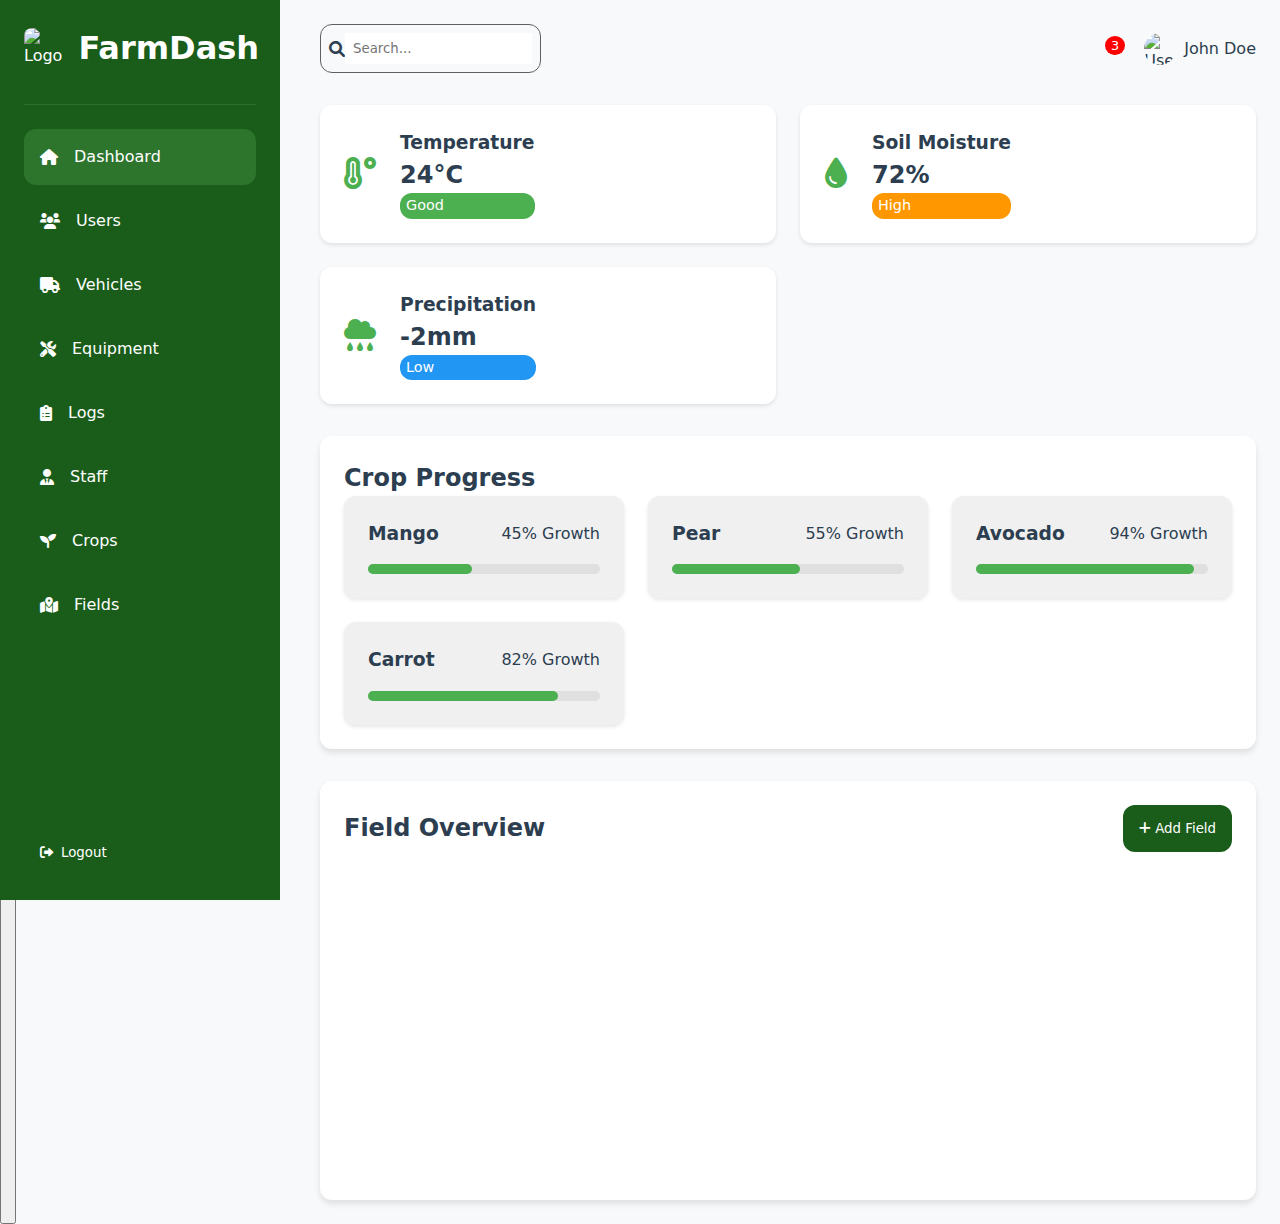
==== dashboard.html @ d6cf5310 "first commit" ====
<!DOCTYPE html>
<html lang="en">
<head>
    <meta charset="UTF-8">
    <meta name="viewport" content="width=device-width, initial-scale=1.0">
    <title>Dashboard</title>
    <link rel="stylesheet" href="style.css">
    <link rel="stylesheet" href="https://cdnjs.cloudflare.com/ajax/libs/font-awesome/6.0.0/css/all.min.css">
</head>
<body>
<div class="app-container">
    <!-- Mobile Menu Toggle -->
    <button id="menuToggle" class="menu-toggle">
        <i class="fas fa-bars"></i>
    </button>

    <!-- Sidebar -->
    <aside class="sidebar" id="sidebar">
        <div class="sidebar-header">
            <img src="https://via.placeholder.com/40" alt="Logo" class="logo">
            <h1>FarmDash</h1>
        </div>

        <nav class="sidebar-nav">
            <a href="#" class="nav-item active" data-section="dashboard">
                <i class="fas fa-home"></i>
                <span>Dashboard</span>
            </a>
            <a href="#" class="nav-item" data-section="users">
                <i class="fas fa-users"></i>
                <span>Users</span>
            </a>
            <a href="#" class="nav-item" data-section="vehicles">
                <i class="fas fa-truck"></i>
                <span>Vehicles</span>
            </a>
            <a href="#" class="nav-item" data-section="equipment">
                <i class="fas fa-tools"></i>
                <span>Equipment</span>
            </a>
            <a href="#" class="nav-item" data-section="logs">
                <i class="fas fa-clipboard-list"></i>
                <span>Logs</span>
            </a>
            <a href="#" class="nav-item" data-section="staff">
                <i class="fas fa-user-tie"></i>
                <span>Staff</span>
            </a>
            <a href="#" class="nav-item" data-section="crops">
                <i class="fas fa-seedling"></i>
                <span>Crops</span>
            </a>
            <a href="#" class="nav-item" data-section="fields">
                <i class="fas fa-map-marked-alt"></i>
                <span>Fields</span>
            </a>
        </nav>

        <button class="logout-btn">
            <i class="fas fa-sign-out-alt"></i>
            <span>Logout</span>
        </button>
    </aside>

    <!-- Main Content -->
    <main class="main-content">
        <header class="top-bar">
            <div class="search-box">
                <i class="fas fa-search"></i>
                <input type="text" placeholder="Search...">
            </div>
            <div class="user-menu">
                <button class="notification-btn">
                    <i class="fas fa-bell"></i>
                    <span class="notification-badge">3</span>
                </button>
                <div class="user-profile">
                    <img src="https://via.placeholder.com/32" alt="User">
                    <span>John Doe</span>
                </div>
            </div>
        </header>

        <div class="dashboard-content">
            <!-- Weather Stats -->
            <div class="stats-grid">
                <div class="stat-card">
                    <div class="stat-icon"><i class="fas fa-temperature-high"></i></div>
                    <div class="stat-details">
                        <h3>Temperature</h3>
                        <p class="stat-value">24°C</p>
                        <span class="stat-status good">Good</span>
                    </div>
                </div>
                <div class="stat-card">
                    <div class="stat-icon"><i class="fas fa-tint"></i></div>
                    <div class="stat-details">
                        <h3>Soil Moisture</h3>
                        <p class="stat-value">72%</p>
                        <span class="stat-status warning">High</span>
                    </div>
                </div>
                <div class="stat-card">
                    <div class="stat-icon"><i class="fas fa-cloud-rain"></i></div>
                    <div class="stat-details">
                        <h3>Precipitation</h3>
                        <p class="stat-value">-2mm</p>
                        <span class="stat-status info">Low</span>
                    </div>
                </div>
            </div>

            <!-- Crop Progress -->
            <div class="crop-progress">
                <h2>Crop Progress</h2>
                <div class="progress-grid">
                    <div class="progress-card">
                        <div class="progress-info">
                            <h3>Mango</h3>
                            <span>45% Growth</span>
                        </div>
                        <div class="progress-bar">
                            <div class="progress" style="width: 45%"></div>
                        </div>
                    </div>
                    <div class="progress-card">
                        <div class="progress-info">
                            <h3>Pear</h3>
                            <span>55% Growth</span>
                        </div>
                        <div class="progress-bar">
                            <div class="progress" style="width: 55%"></div>
                        </div>
                    </div>
                    <div class="progress-card">
                        <div class="progress-info">
                            <h3>Avocado</h3>
                            <span>94% Growth</span>
                        </div>
                        <div class="progress-bar">
                            <div class="progress" style="width: 94%"></div>
                        </div>
                    </div>
                    <div class="progress-card">
                        <div class="progress-info">
                            <h3>Carrot</h3>
                            <span>82% Growth</span>
                        </div>
                        <div class="progress-bar">
                            <div class="progress" style="width: 82%"></div>
                        </div>
                    </div>
                </div>
            </div>

            <!-- Field Map -->
            <div class="field-map-container">
                <div class="field-header">
                    <h2>Field Overview</h2>
                    <button class="action-btn">
                        <i class="fas fa-plus"></i>
                        Add Field
                    </button>
                </div>
                <div class="field-map">
                    <canvas id="fieldMap"></canvas>
                </div>
            </div>
        </div>
    </main>
</div>
<script src="script.js"></script>
</body>
</html>
---- style.css ----
:root {
    --primary-color: #1a5d1a;
    --primary-dark: #134613;
    --primary-light: #2d742d;
    --accent-color: #4caf50;
    --text-primary: #2c3e50;
    --text-secondary: #606060;
    --bg-primary: #f8f9fa;
    --bg-secondary: #ffffff;
    --shadow-sm: 0 2px 4px rgba(0, 0, 0, 0.1);
    --shadow-md: 0 4px 6px rgba(0, 0, 0, 0.1);
    --border-radius: 12px;
    --spacing-xs: 0.5rem;
    --spacing-sm: 1rem;
    --spacing-md: 1.5rem;
    --spacing-lg: 2rem;
    --sidebar-width: 280px;
}

* {
    margin: 0;
    padding: 0;
    box-sizing: border-box;
    font-family: 'Inter', system-ui, -apple-system, sans-serif;
}

body {
    background-color: var(--bg-primary);
    color: var(--text-primary);
    line-height: 1.5;
}

.app-container {
    display: flex;
    min-height: 100vh;
}

/* Sidebar Styles */
.sidebar {
    width: var(--sidebar-width);
    background-color: var(--primary-color);
    color: white;
    padding: var(--spacing-md);
    display: flex;
    flex-direction: column;
    transition: transform 0.3s ease;
    position: fixed;
    height: 100vh;
    z-index: 1000;
}

.sidebar-header {
    display: flex;
    align-items: center;
    gap: var(--spacing-sm);
    padding-bottom: var(--spacing-lg);
    border-bottom: 1px solid rgba(255, 255, 255, 0.1);
    margin-bottom: var(--spacing-md);
}

.logo {
    width: 40px;
    height: 40px;
    border-radius: 8px;
}

.sidebar-nav {
    display: flex;
    flex-direction: column;
    gap: var(--spacing-xs);
    flex-grow: 1;
}

.nav-item {
    display: flex;
    align-items: center;
    gap: var(--spacing-sm);
    padding: var(--spacing-sm);
    color: white;
    text-decoration: none;
    border-radius: var(--border-radius);
    transition: background-color 0.2s ease;
}

.nav-item:hover {
    background-color: rgba(255, 255, 255, 0.1);
}

.nav-item.active {
    background-color: var(--primary-light);
}

.logout-btn {
    background: none;
    border: none;
    color: white;
    cursor: pointer;
    padding: var(--spacing-sm);
    display: flex;
    align-items: center;
    gap: var(--spacing-xs);
}

/* Main Content Styles */
.main-content {
    margin-left: var(--sidebar-width);
    flex-grow: 1;
    padding: var(--spacing-md);
    transition: margin-left 0.3s ease;
}

.top-bar {
    display: flex;
    justify-content: space-between;
    align-items: center;
    margin-bottom: var(--spacing-lg);
}

.search-box {
    display: flex;
    align-items: center;
    border: 1px solid var(--text-secondary);
    border-radius: var(--border-radius);
    padding: var(--spacing-xs);
}

.search-box input {
    border: none;
    outline: none;
    padding: var(--spacing-xs);
}

.user-menu {
    display: flex;
    align-items: center;
    gap: var(--spacing-md);
}

.notification-btn {
    background: none;
    border: none;
    color: var(--text-secondary);
    cursor: pointer;
    position: relative;
}

.notification-badge {
    position: absolute;
    top: -5px;
    right: -5px;
    background: red;
    color: white;
    border-radius: 50%;
    padding: 2px 6px;
    font-size: 0.8rem;
}

.user-profile {
    display: flex;
    align-items: center;
    gap: var(--spacing-xs);
}

.user-profile img {
    width: 32px;
    height: 32px;
    border-radius: 50%;
}

.dashboard-content {
    display: flex;
    flex-direction: column;
    gap: var(--spacing-lg);
}

/* Stats Grid */
.stats-grid {
    display: grid;
    grid-template-columns: repeat(auto-fill, minmax(300px, 1fr));
    gap: var(--spacing-md);
}

.stat-card {
    background-color: var(--bg-secondary);
    padding: var(--spacing-md);
    border-radius: var(--border-radius);
    box-shadow: var(--shadow-sm);
    display: flex;
    align-items: center;
    gap: var(--spacing-md);
}

.stat-icon {
    font-size: 2rem;
    color: var(--accent-color);
}

.stat-details {
    display: flex;
    flex-direction: column;
}

.stat-value {
    font-size: 1.5rem;
    font-weight: bold;
}

.stat-status {
    font-size: 0.9rem;
    padding: 2px 6px;
    border-radius: var(--border-radius);
}

.stat-status.good {
    background-color: #4caf50;
    color: white;
}

.stat-status.warning {
    background-color: #ff9800;
    color: white;
}

.stat-status.info {
    background-color: #2196f3;
    color: white;
}

/* Crop Progress */
.crop-progress {
    background-color: var(--bg-secondary);
    padding: var(--spacing-md);
    border-radius: var(--border-radius);
    box-shadow: var(--shadow-md);
}

.progress-grid {
    display: grid;
    grid-template-columns: repeat(auto-fill, minmax(220px, 1fr));
    gap: var(--spacing-md);
}

.progress-card {
    background-color: #f0f0f0;
    border-radius: var(--border-radius);
    padding: var(--spacing-md);
    box-shadow: var(--shadow-sm);
}

.progress-info {
    display: flex;
    justify-content: space-between;
    align-items: center;
    margin-bottom: var(--spacing-sm);
}

.progress-bar {
    background-color: #e0e0e0;
    border-radius: var(--border-radius);
    height: 10px;
}

.progress {
    background-color: var(--accent-color);
    height: 100%;
    border-radius: var(--border-radius);
}

/* Field Map */
.field-map-container {
    background-color: var(--bg-secondary);
    padding: var(--spacing-md);
    border-radius: var(--border-radius);
    box-shadow: var(--shadow-md);
}

.field-header {
    display: flex;
    justify-content: space-between;
    align-items: center;
    margin-bottom: var(--spacing-md);
}

.action-btn {
    background-color: var(--primary-color);
    color: white;
    border: none;
    border-radius: var(--border-radius);
    padding: var(--spacing-sm);
    cursor: pointer;
}

/* Field Map Canvas */
.field-map {
    height: 300px;
    border-radius: var(--border-radius);
    overflow: hidden;
}

/* Mobile Styles */
@media (max-width: 768px) {
    .sidebar {
        transform: translateX(-100%);
    }

    .sidebar.active {
        transform: translateX(0);
    }

    .main-content {
        margin-left: 0;
    }
    .top-bar{
        margin-top: 20px;
    }

    .menu-toggle {
        display: block;
        position: absolute;
        top: 10px;
        left: 10px;
        background: none;
        border: none;
        color: var(--text-primary);
        font-size: 1.5rem;
        cursor: pointer;
        z-index: 1001;
    }

    .stats-grid, .progress-grid {
        grid-template-columns: 1fr; /* Single column on mobile */
    }

    .progress-card, .stat-card {
        padding: var(--spacing-sm); /* Reduce padding */
    }}
    @media (max-width: 400px) {
        .top-bar{
            margin-top: 20px;
        }
    }
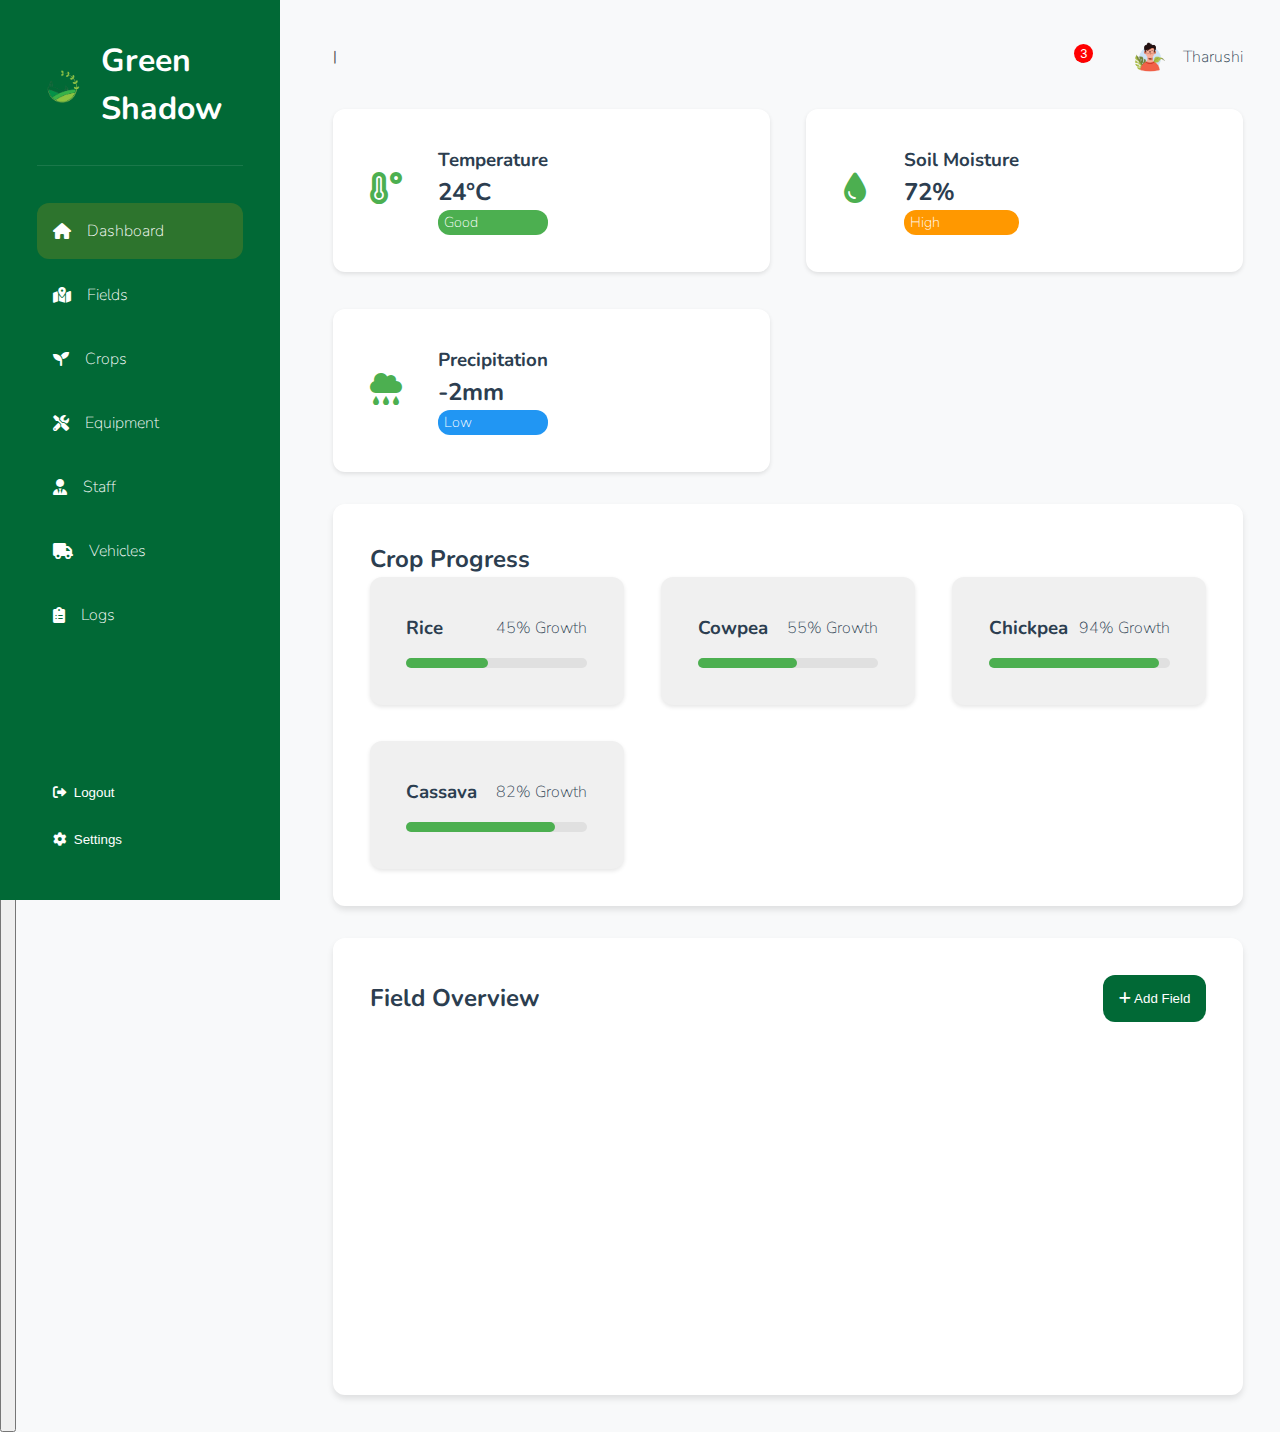
==== commit 6a84b790: "create dash board and some pages" ====
--- a/dashboard.html
+++ b/dashboard.html
@@ -17,57 +17,56 @@
     <!-- Sidebar -->
     <aside class="sidebar" id="sidebar">
         <div class="sidebar-header">
-            <img src="https://via.placeholder.com/40" alt="Logo" class="logo">
-            <h1>FarmDash</h1>
+            <img src="assets/image/logo.png" alt="Logo" class="logo">
+            <h1>Green Shadow</h1>
         </div>
 
         <nav class="sidebar-nav">
-            <a href="#" class="nav-item active" data-section="dashboard">
+            <a href="dashboard.html" class="nav-item active" data-section="dashboard">
                 <i class="fas fa-home"></i>
                 <span>Dashboard</span>
             </a>
-            <a href="#" class="nav-item" data-section="users">
-                <i class="fas fa-users"></i>
-                <span>Users</span>
+
+            <a href="field.html" class="nav-item" data-section="fields">
+                <i class="fas fa-map-marked-alt"></i>
+                <span>Fields</span>
+            </a>
+            <a href="#" class="nav-item" data-section="crops">
+                <i class="fas fa-seedling"></i>
+                <span>Crops</span>
+            </a>
+            <a href="#" class="nav-item" data-section="equipment">
+                <i class="fas fa-tools"></i>
+                <span>Equipment</span>
+            </a>
+            <a href="#" class="nav-item" data-section="staff">
+                <i class="fas fa-user-tie"></i>
+                <span>Staff</span>
             </a>
             <a href="#" class="nav-item" data-section="vehicles">
                 <i class="fas fa-truck"></i>
                 <span>Vehicles</span>
             </a>
-            <a href="#" class="nav-item" data-section="equipment">
-                <i class="fas fa-tools"></i>
-                <span>Equipment</span>
-            </a>
             <a href="#" class="nav-item" data-section="logs">
                 <i class="fas fa-clipboard-list"></i>
                 <span>Logs</span>
             </a>
-            <a href="#" class="nav-item" data-section="staff">
-                <i class="fas fa-user-tie"></i>
-                <span>Staff</span>
-            </a>
-            <a href="#" class="nav-item" data-section="crops">
-                <i class="fas fa-seedling"></i>
-                <span>Crops</span>
-            </a>
-            <a href="#" class="nav-item" data-section="fields">
-                <i class="fas fa-map-marked-alt"></i>
-                <span>Fields</span>
-            </a>
         </nav>
-
         <button class="logout-btn">
             <i class="fas fa-sign-out-alt"></i>
             <span>Logout</span>
+        </button>
+        <button class="setting-btn">
+            <i class="fas fa-cog"></i>
+            <span>Settings</span>
         </button>
     </aside>
 
     <!-- Main Content -->
     <main class="main-content">
         <header class="top-bar">
-            <div class="search-box">
-                <i class="fas fa-search"></i>
-                <input type="text" placeholder="Search...">
+            <div class="date-time">
+                <span id="currentDate"></span> | <span id="currentTime"></span>
             </div>
             <div class="user-menu">
                 <button class="notification-btn">
@@ -75,8 +74,8 @@
                     <span class="notification-badge">3</span>
                 </button>
                 <div class="user-profile">
-                    <img src="https://via.placeholder.com/32" alt="User">
-                    <span>John Doe</span>
+                    <img src="assets/image/User.png" alt="User">
+                    <span>Tharushi</span>
                 </div>
             </div>
         </header>
@@ -116,7 +115,7 @@
                 <div class="progress-grid">
                     <div class="progress-card">
                         <div class="progress-info">
-                            <h3>Mango</h3>
+                            <h3>Rice</h3>
                             <span>45% Growth</span>
                         </div>
                         <div class="progress-bar">
@@ -125,7 +124,7 @@
                     </div>
                     <div class="progress-card">
                         <div class="progress-info">
-                            <h3>Pear</h3>
+                            <h3>Cowpea</h3>
                             <span>55% Growth</span>
                         </div>
                         <div class="progress-bar">
@@ -134,7 +133,7 @@
                     </div>
                     <div class="progress-card">
                         <div class="progress-info">
-                            <h3>Avocado</h3>
+                            <h3>Chickpea</h3>
                             <span>94% Growth</span>
                         </div>
                         <div class="progress-bar">
@@ -143,7 +142,7 @@
                     </div>
                     <div class="progress-card">
                         <div class="progress-info">
-                            <h3>Carrot</h3>
+                            <h3>Cassava</h3>
                             <span>82% Growth</span>
                         </div>
                         <div class="progress-bar">
--- a/style.css
+++ b/style.css
@@ -1,5 +1,7 @@
+@import url('https://fonts.googleapis.com/css2?family=Be+Vietnam+Pro:ital,wght@0,100;0,200;0,300;0,400;0,500;0,600;0,700;0,800;0,900;1,100;1,200;1,300;1,400;1,500;1,600;1,700;1,800;1,900&family=Lato:ital,wght@0,100;0,300;0,400;0,700;0,900;1,100;1,300;1,400;1,700;1,900&family=Nunito:ital,wght@0,200..1000;1,200..1000&family=Pacifico&family=Quicksand:wght@300..700&display=swap');
+
 :root {
-    --primary-color: #1a5d1a;
+    --primary-color: #016936;
     --primary-dark: #134613;
     --primary-light: #2d742d;
     --accent-color: #4caf50;
@@ -12,22 +14,29 @@
     --border-radius: 12px;
     --spacing-xs: 0.5rem;
     --spacing-sm: 1rem;
-    --spacing-md: 1.5rem;
+    --spacing-md: 2.3rem;
     --spacing-lg: 2rem;
     --sidebar-width: 280px;
 }
+
 
 * {
     margin: 0;
     padding: 0;
     box-sizing: border-box;
-    font-family: 'Inter', system-ui, -apple-system, sans-serif;
+
 }
 
 body {
     background-color: var(--bg-primary);
     color: var(--text-primary);
     line-height: 1.5;
+    font-family: "Nunito", serif;
+    font-optical-sizing: auto;
+    font-weight: 200;
+    font-style: normal;
+
+
 }
 
 .app-container {
@@ -46,7 +55,7 @@
     transition: transform 0.3s ease;
     position: fixed;
     height: 100vh;
-    z-index: 1000;
+    z-index: 10;
 }
 
 .sidebar-header {
@@ -59,7 +68,7 @@
 }
 
 .logo {
-    width: 40px;
+    width: 60px;
     height: 40px;
     border-radius: 8px;
 }
@@ -90,7 +99,7 @@
     background-color: var(--primary-light);
 }
 
-.logout-btn {
+.logout-btn, .setting-btn {
     background: none;
     border: none;
     color: white;
@@ -98,7 +107,13 @@
     padding: var(--spacing-sm);
     display: flex;
     align-items: center;
+    border-radius: var(--border-radius);
     gap: var(--spacing-xs);
+}
+
+.logout-btn:hover, .setting-btn:hover {
+    background-color: rgba(243, 236, 236, 0.1);
+
 }
 
 /* Main Content Styles */
@@ -111,23 +126,11 @@
 
 .top-bar {
     display: flex;
-    justify-content: space-between;
+    justify-content: end;
     align-items: center;
     margin-bottom: var(--spacing-lg);
-}
-
-.search-box {
-    display: flex;
-    align-items: center;
-    border: 1px solid var(--text-secondary);
-    border-radius: var(--border-radius);
-    padding: var(--spacing-xs);
-}
-
-.search-box input {
-    border: none;
-    outline: none;
-    padding: var(--spacing-xs);
+    width: 100%;
+
 }
 
 .user-menu {
@@ -162,8 +165,8 @@
 }
 
 .user-profile img {
-    width: 32px;
-    height: 32px;
+    width: 50px;
+    height: 40px;
     border-radius: 50%;
 }
 
@@ -176,7 +179,7 @@
 /* Stats Grid */
 .stats-grid {
     display: grid;
-    grid-template-columns: repeat(auto-fill, minmax(300px, 1fr));
+    grid-template-columns: repeat(auto-fill, minmax(400px, 1fr));
     gap: var(--spacing-md);
 }
 
@@ -297,6 +300,40 @@
     overflow: hidden;
 }
 
+.top-bar .date-time {
+    font-size: 0.9em;
+    color: #555;
+    margin-right: auto;
+    padding-right: 20px;
+    font-weight: bolder;
+}
+
+.field-list {
+    overflow-x: auto;
+    max-width: 100%;
+}
+
+.field-table {
+    width: 100%;
+    border-collapse: collapse;
+}
+
+.field-table th, .field-table td {
+    padding: 12px;
+    text-align: left;
+    border-bottom: 1px solid #ddd;
+}
+
+
+@media (max-width: 1200px) {
+    .stats-grid, .progress-grid {
+        grid-template-columns: repeat(auto-fill, minmax(300px, 1fr));
+
+    }
+
+
+}
+
 /* Mobile Styles */
 @media (max-width: 768px) {
     .sidebar {
@@ -310,7 +347,8 @@
     .main-content {
         margin-left: 0;
     }
-    .top-bar{
+
+    .top-bar {
         margin-top: 20px;
     }
 
@@ -328,15 +366,65 @@
     }
 
     .stats-grid, .progress-grid {
-        grid-template-columns: 1fr; /* Single column on mobile */
+        grid-template-columns: 1fr;
+
     }
 
     .progress-card, .stat-card {
-        padding: var(--spacing-sm); /* Reduce padding */
-    }}
-    @media (max-width: 400px) {
-        .top-bar{
-            margin-top: 20px;
-        }
-    }
-
+        padding: var(--spacing-sm);
+    }
+    .field-table, .field-table thead, .field-table tbody, .field-table th, .field-table td, .field-table tr {
+        display: block;
+        width: 100%;
+    }
+
+    .field-table tr {
+        margin-bottom: 15px;
+        border: 1px solid #ddd;
+        border-radius: 5px;
+    }
+
+    .field-table td {
+        padding: 8px;
+        text-align: right;
+        position: relative;
+    }
+
+    .field-table td::before {
+        content: attr(data-label);
+        position: absolute;
+        left: 10px;
+        font-weight: bold;
+        color: #555;
+    }
+
+    .field-table th {
+        display: none;
+    }
+
+
+}
+
+@media (max-width: 400px) {
+    .top-bar {
+        margin-top: 20px;
+    }
+
+}
+
+
+.modal-footer .action-btn {
+    background-color: var(--accent-color);
+    color: white;
+    padding: 0.5rem 1.5rem;
+    border: none;
+    border-radius: var(--border-radius);
+    cursor: pointer;
+    transition: background-color 0.2s ease;
+}
+
+.modal-footer .action-btn:hover {
+    background-color: #388e3c;
+}
+
+
